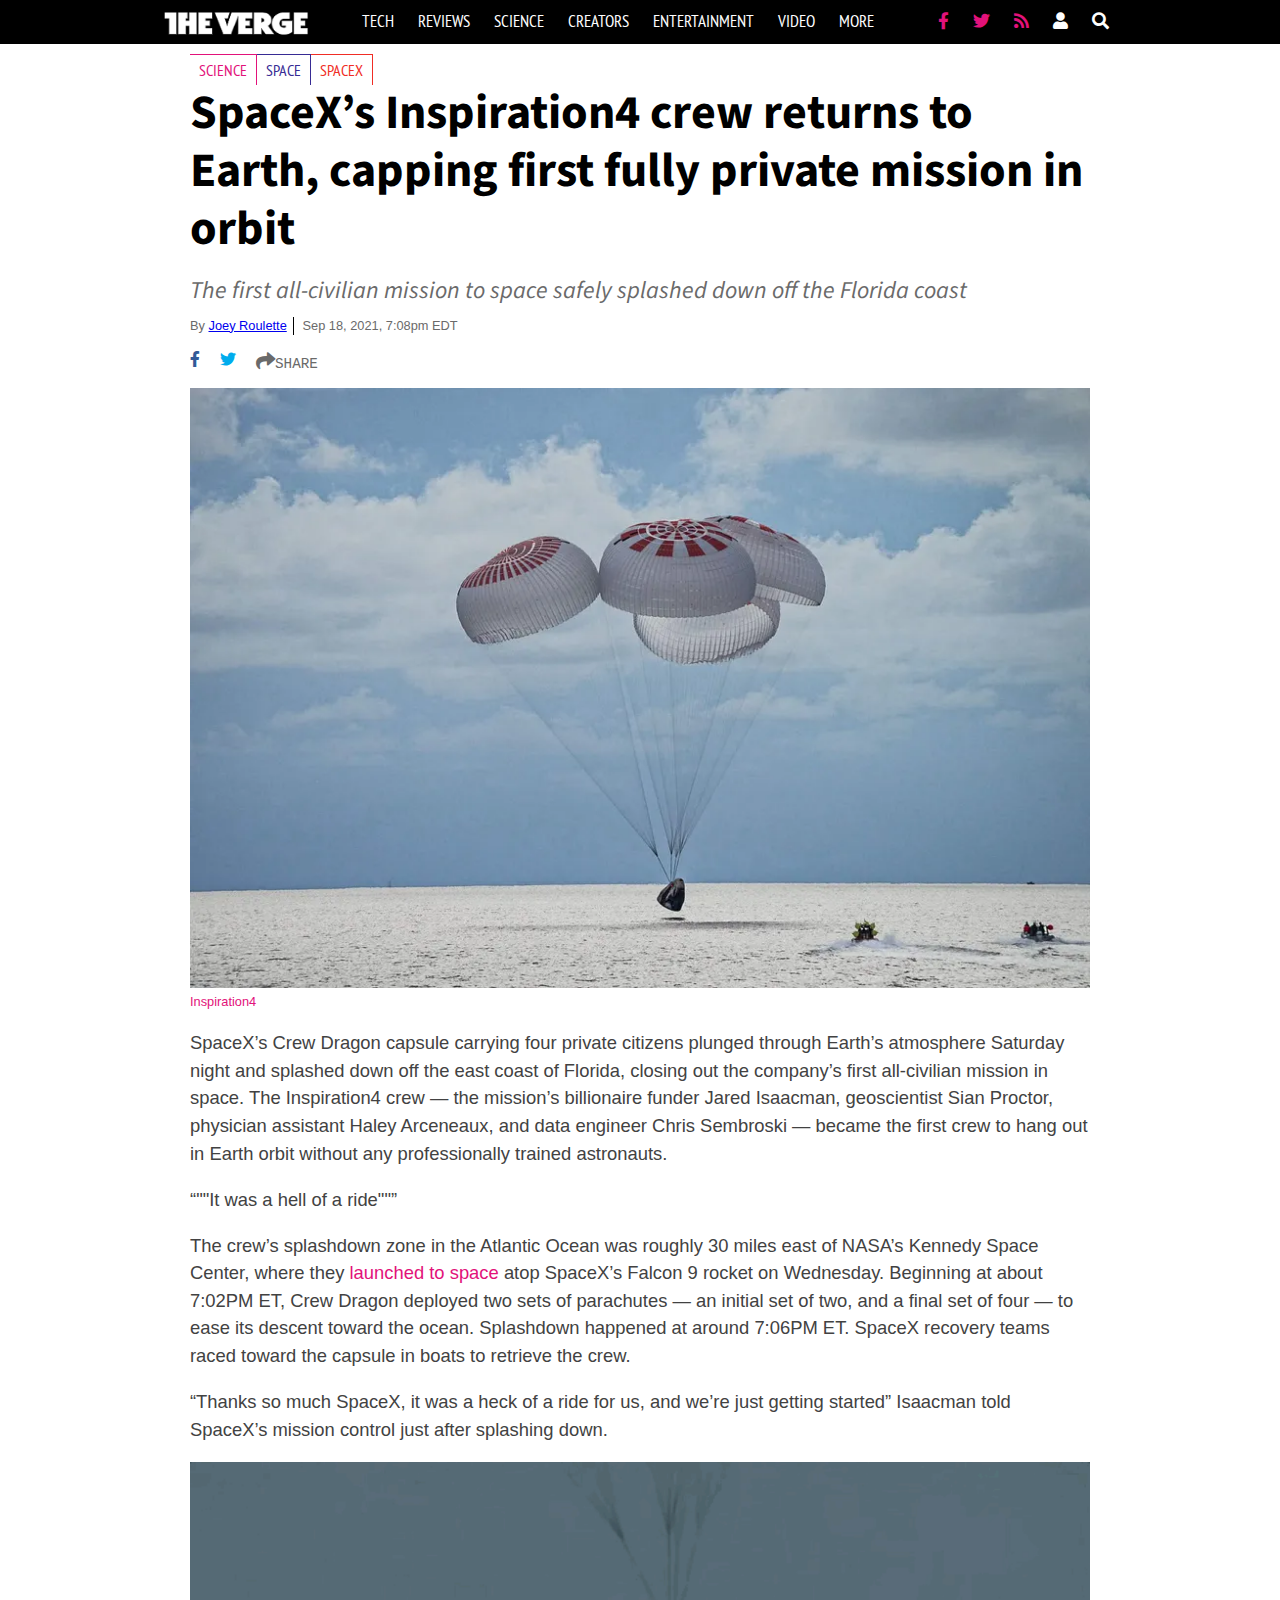
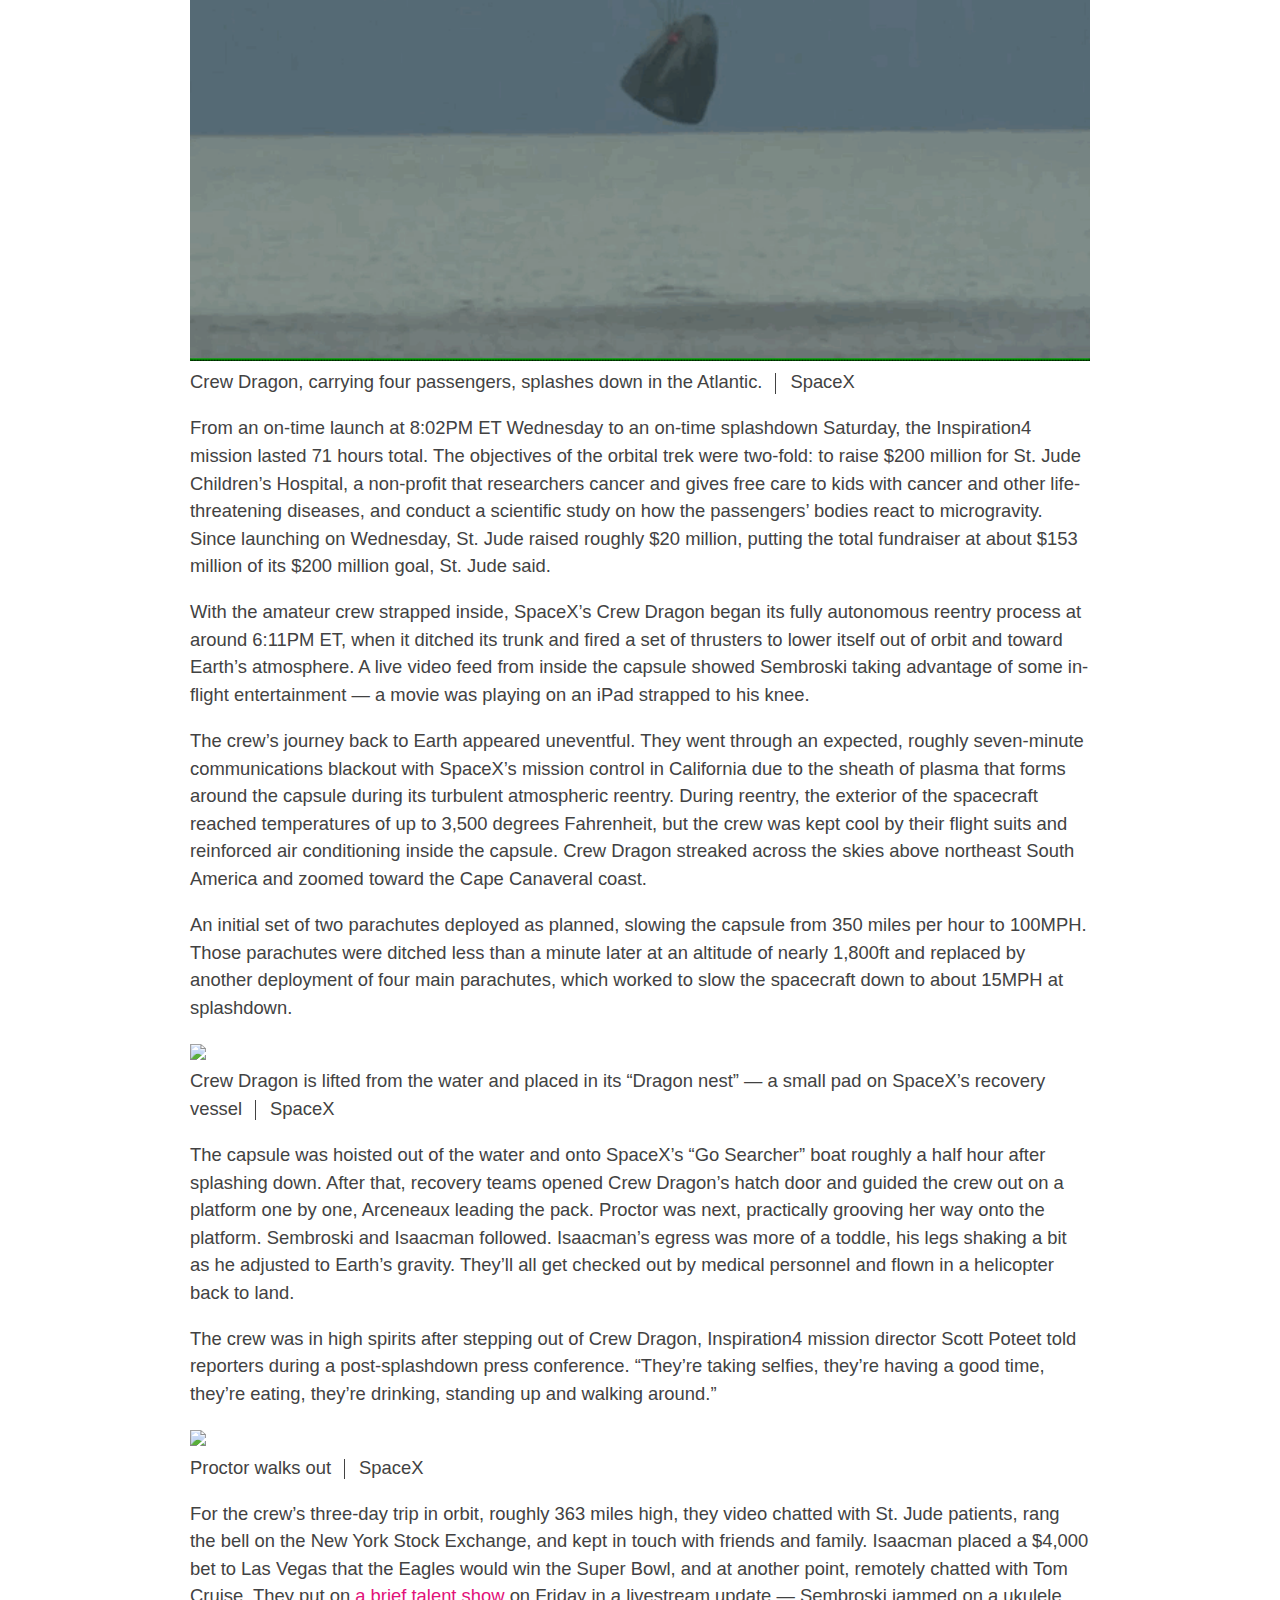
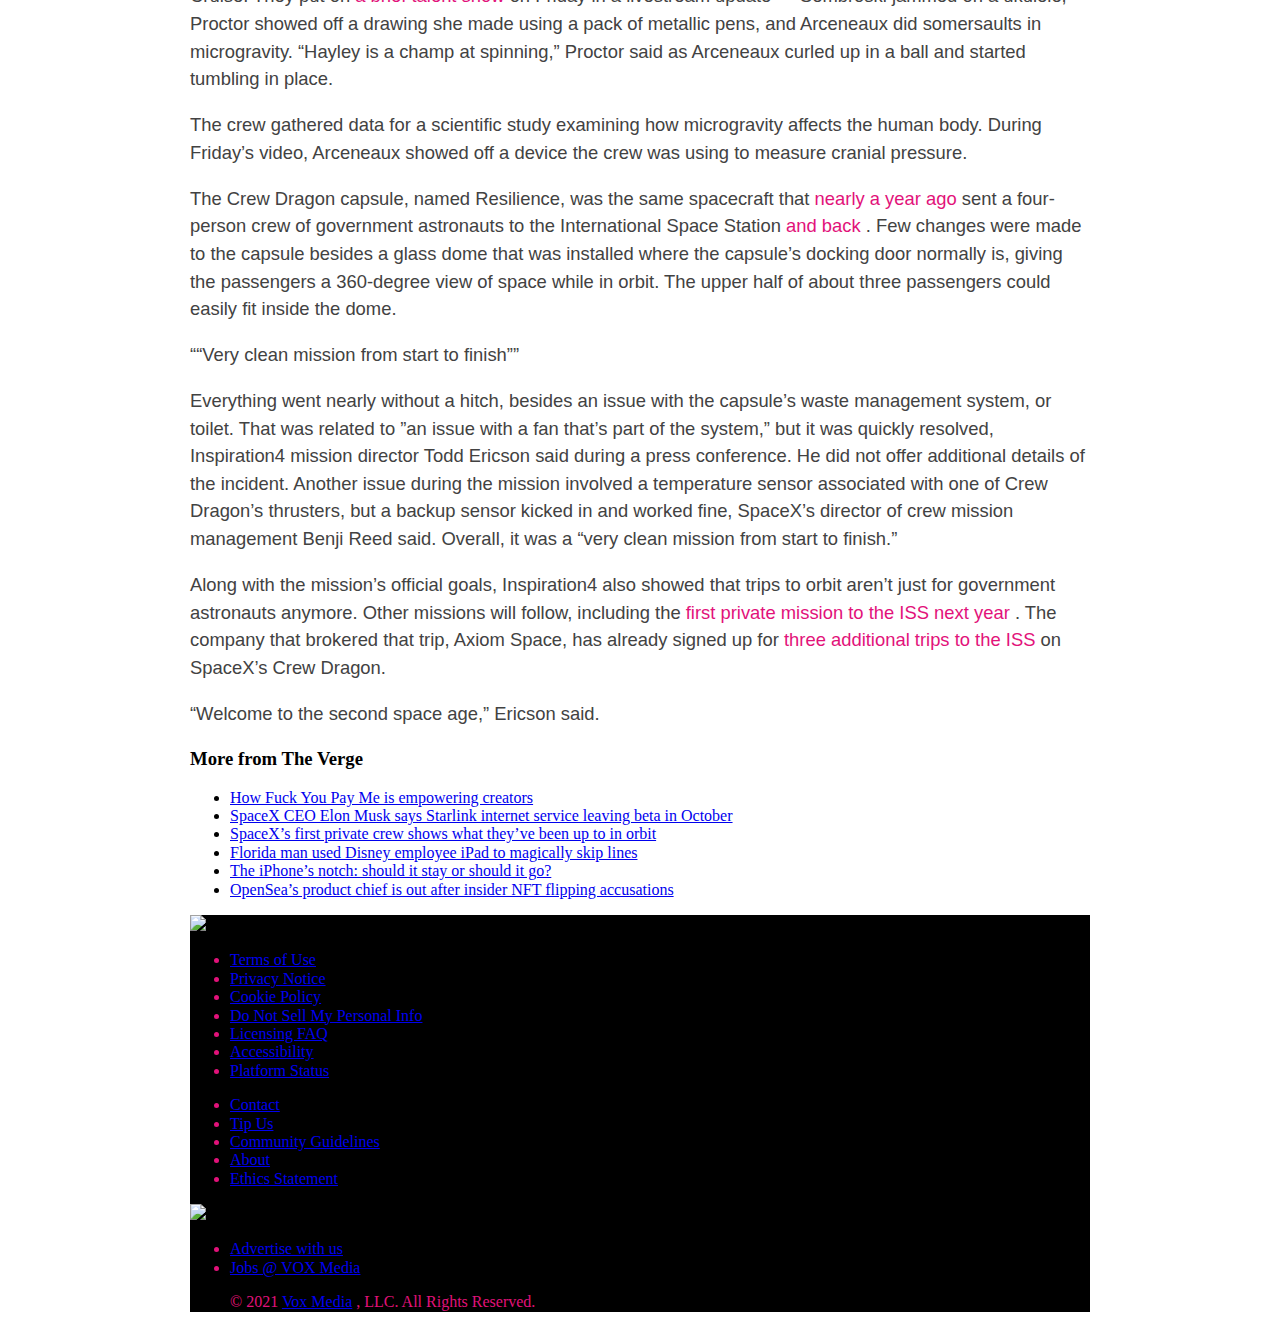
==== spaceX-week-02.html @ 74fdd68b "Week 2 article develop" ====
<!DOCTYPE html>
<html lang="en">
<head>
  <meta charset="UTF-8">
  <meta http-equiv="X-UA-Compatible" content="IE=edge">
  <meta name="viewport" content="width=device-width, initial-scale=1.0">
  <link rel="icon" href="./assets/img/favicon-96x96.0.0.ico" sizes="16x16" type="image/png">
  <title>SpaceX’s Inspiration4 crew returns to Earth - The Verge</title>
  <link rel="stylesheet" href="./normalizer.css">
  <link rel="stylesheet" href="./styles.css">

  <link href="./assets/icons/fontawesome-free-5.15.4-web/css/fontawesome.css" rel="stylesheet">
  <link href="./assets/icons/fontawesome-free-5.15.4-web/css/brands.css" rel="stylesheet">
  <link href="./assets/icons/fontawesome-free-5.15.4-web/css/solid.css" rel="stylesheet">
  <link rel="preconnect" href="https://fonts.googleapis.com">
  <link rel="preconnect" href="https://fonts.gstatic.com" crossorigin>
  <link href="https://fonts.googleapis.com/css2?family=PT+Sans+Narrow&display=swap" rel="stylesheet">
  <link href="https://fonts.googleapis.com/css2?family=Source+Sans+Pro&display=swap" rel="stylesheet">
</head>
<body>
  <header class="header_Main">
    <navbar class="header_Navbar">
      <img class="header_Logo" src="./assets/img/headerTheVerge.png" />
      <ul class="header_Menu">
        <li class="header_Menu-Item">Tech</li>
        <li class="header_Menu-Item">Reviews</li>
        <li class="header_Menu-Item">Science</li>
        <li class="header_Menu-Item">Creators</li>
        <li class="header_Menu-Item">Entertainment</li>
        <li class="header_Menu-Item">Video</li>
        <li class="header_Menu-Item">More</li>
      </ul>
      <ul class="header_Menu">
        <li>
          <span class="header_Menu-Icon">
            <a href="https://www.facebook.com/verge"><i class="fab fa-facebook-f color_Icon"></i></a>
          </span>
      </li>
        <li>
          <span class="header_Menu-Icon">
            <a href="https://twitter.com/verge"><i class="fab fa-twitter color_Icon"></i></a>
          </span>
        </li>
        <li>
          <span class="header_Menu-Icon">
            <a href="https://www.theverge.com/rss/index.xml"><i class="fas fa-rss color_Icon"></i></a>
          </span>
        </li>
      </ul>
      <div class="header_Menu-Item"><i class="fas fa-user"></i></div>
      <div class="header_Menu-Item"><i class="fas fa-search"></i></div>
    </navbar>
  </header>
  <article class="article_Main">
    <ul class="article_Main-List">
      <li class="article_Main-Tab1">
        <span class="article_Main-TabText">Science</span>
      </li>
      <li class="article_Main-Tab2">
        <span class="article_Main-TabText">Space</span>
      </li>
      <li class="article_Main-Tab3">
        <span class="article_Main-TabText">SpaceX</span>
      </li>
    </ul>
    <h1>SpaceX’s Inspiration4 crew returns to Earth, capping first fully private mission in orbit</h1>
    <h2>The first all-civilian mission to space safely splashed down off the Florida coast</h2>
    <div class="credits">
      <span class="credits_Text">By 
        <a href="https://www.theverge.com/users/JoeyRoulette">Joey Roulette</a>
      </span>
      <span class="divider_Vertical"></span>
      <span class="credits_Text">Sep 18, 2021, 7:08pm EDT</span>
    </div>
    <ul class="social_Media">
      <li><a href="https://www.facebook.com/verge"><i class="fab fa-facebook-f social_Media-Facebook"></i></a></li>
      <li><a href="https://twitter.com/verge"><i class="fab fa-twitter social_Media-Twitter"></i></a></li>
      <li><a href="#" class="social_Media-Share"><i class="fas fa-share social_Media-Share"></i>Share </a></li>
    </ul>
    <div class="main">
      <img class="images" src="./assets/img/d68946e2_535a_4075_8e3d_8b5f8c249199_image001.10.png" /> 
      <figcaption>
        <a class="figcaption_Links" href="https://inspiration4.com/press/kennedy-space-center-fl-september-18-2021--after">
          Inspiration4
        </a>
      </figcaption>
      <section class="body_Article-Text">
        <p>
          SpaceX’s Crew Dragon capsule carrying four private citizens plunged through Earth’s atmosphere Saturday
          night and splashed down off the east coast of Florida, closing out the company’s first all-civilian mission
          in space. The Inspiration4 crew — the mission’s billionaire funder Jared Isaacman, geoscientist Sian Proctor,
          physician assistant Haley Arceneaux, and data engineer Chris Sembroski — became the first crew to hang out
          in Earth orbit without any professionally trained astronauts.
        </p>
        <div class="quote_Right">
          <aside>
            <q>""It was a hell of a ride""</q>
          </aside>
        </div>
        <p>
          The crew’s splashdown zone in the Atlantic Ocean was roughly 30 miles east of NASA’s Kennedy Space Center, 
          where they 
          <a class="links_Text" href="https://www.theverge.com/2021/9/15/22675793/spacex-inspiration4-launch-first-all-civilian-private-crew">
            launched to space
          </a> 
          atop SpaceX’s Falcon 9 rocket on Wednesday. Beginning at about 7:02PM ET, Crew 
          Dragon deployed two sets of parachutes — an initial set of two, and a final set of four — to ease its descent 
          toward the ocean. Splashdown happened at around 7:06PM ET. SpaceX recovery teams raced toward the capsule in 
          boats to retrieve the crew.
        </p>
        <p>
          “Thanks so much SpaceX, it was a heck of a ride for us, and we’re just getting started” Isaacman told 
          SpaceX’s mission control just after splashing down.
        </p>
        <img class="images" src="./assets/img/Sep_18_2021_19_12_46.gif"/>
        <figcaption>
          Crew Dragon, carrying four passengers, splashes down in the Atlantic.
          <span class="divider_Vertical"></span>
          SpaceX
        </figcaption>
        <span class="divider_Horizontal"></span>
        <p>
          From an on-time launch at 8:02PM ET Wednesday to an on-time splashdown Saturday, the Inspiration4
          mission lasted 71 hours total. The objectives of the orbital trek were two-fold: to raise $200
          million for St. Jude Children’s Hospital, a non-profit that researchers cancer and gives free
          care to kids with cancer and other life-threatening diseases, and conduct a scientific study
          on how the passengers’ bodies react to microgravity. Since launching on Wednesday, St. Jude
          raised roughly $20 million, putting the total fundraiser at about $153 million of its $200
          million goal, St. Jude said.
        </p>
        <p>
          With the amateur crew strapped inside, SpaceX’s Crew Dragon began its fully autonomous reentry
          process at around 6:11PM ET, when it ditched its trunk and fired a set of thrusters to lower
          itself out of orbit and toward Earth’s atmosphere. A live video feed from inside the capsule
          showed Sembroski taking advantage of some in-flight entertainment — a movie was playing on an
          iPad strapped to his knee.
        </p>
        <p>
          The crew’s journey back to Earth appeared uneventful. They went through an expected, roughly
          seven-minute communications blackout with SpaceX’s mission control in California due to the
          sheath of plasma that forms around the capsule during its turbulent atmospheric reentry.
          During reentry, the exterior of the spacecraft reached temperatures of up to 3,500 degrees
          Fahrenheit, but the crew was kept cool by their flight suits and reinforced air conditioning
          inside the capsule. Crew Dragon streaked across the skies above northeast South America and
          zoomed toward the Cape Canaveral coast.
        </p>
        <p>
          An initial set of two parachutes deployed as planned, slowing the capsule from 350 miles per
          hour to 100MPH. Those parachutes were ditched less than a minute later at an altitude of nearly
          1,800ft and replaced by another deployment of four main parachutes, which worked to slow the
          spacecraft down to about 15MPH at splashdown.
        </p>
        <img class="images" src="./assets/img/Sep_18_2021_19_39_46.gif"/>
        <figcaption>
          Crew Dragon is lifted from the water and placed in its “Dragon nest” — a small pad on SpaceX’s recovery vessel
          <span class="divider_Vertical"></span>
          SpaceX
        </figcaption>
        <span class="divider_Horizontal"></span>
        <p>
          The capsule was hoisted out of the water and onto SpaceX’s “Go Searcher” boat roughly a half hour after
          splashing down. After that, recovery teams opened Crew Dragon’s hatch door and guided the crew out on a
          platform one by one, Arceneaux leading the pack. Proctor was next, practically grooving her way onto the
          platform. Sembroski and Isaacman followed. Isaacman’s egress was more of a toddle, his legs shaking a bit
          as he adjusted to Earth’s gravity. They’ll all get checked out by medical personnel and flown in a helicopter
          back to land.
        </p>
        <p>
          The crew was in high spirits after stepping out of Crew Dragon, Inspiration4 mission director Scott Poteet told
          reporters during a post-splashdown press conference. “They’re taking selfies, they’re having a good time,
          they’re eating, they’re drinking, standing up and walking around.”
        </p>
        <img class="images" src="./assets/img/Sep_18_2021_20_05_50.gif"/>
        <figcaption>
          Proctor walks out 
          <span class="divider_Vertical"></span>
          SpaceX
        </figcaption>
        <span class="divider_Horizontal"></span>
        <p>
          For the crew’s three-day trip in orbit, roughly 363 miles high, they video chatted with St. Jude
          patients, rang the bell on the New York Stock Exchange, and kept in touch with friends and family.
          Isaacman placed a $4,000 bet to Las Vegas that the Eagles would win the Super Bowl, and at another
          point, remotely chatted with Tom Cruise. They put on
          <a class="links_Text" href="https://www.theverge.com/2021/9/17/22680152/spacex-inspiration4-first-private-crew-update-in-orbit">
            a brief talent show
          </a>
          on Friday in a livestream update — Sembroski jammed on a ukulele, Proctor showed off a drawing she made
          using a pack of metallic pens, and Arceneaux did somersaults in microgravity. “Hayley is a champ at
          spinning,” Proctor said as Arceneaux curled up in a ball and started tumbling in place.
        </p>
        <p>
          The crew gathered data for a scientific study examining how microgravity affects the human body.
          During Friday’s video, Arceneaux showed off a device the crew was using to measure cranial pressure.
        </p>
        <p>
          The Crew Dragon capsule, named Resilience, was the same spacecraft that 
          <a class="links_Text" href="https://www.theverge.com/2020/11/15/21565237/spacex-crew-1-dragon-launch-success-falcon-9-nasa">
            nearly a year ago
          </a>
          sent a four-person crew of government astronauts to the International Space Station 
          <a class="links_Text" href="https://www.theverge.com/2021/5/2/22413121/spacex-crew-dragon-resilience-splashdown-nasa-record-iss">
            and back
          </a>
          . Few changes were made to the capsule besides a glass dome that was installed where the capsule’s docking 
          door normally is, giving the passengers a 360-degree view of space while in orbit. The upper half of about 
          three passengers could easily fit inside the dome.
        </p>
        <div class="quote_Left">
          <aside>
            <q>“Very clean mission from start to finish”</q>
          </aside>
        </div>
        <p>
          Everything went nearly without a hitch, besides an issue with the capsule’s waste management system, or toilet.
          That was related to ”an issue with a fan that’s part of the system,” but it was quickly resolved, Inspiration4
          mission director Todd Ericson said during a press conference. He did not offer additional details of the incident.
          Another issue during the mission involved a temperature sensor associated with one of Crew Dragon’s thrusters,
          but a backup sensor kicked in and worked fine, SpaceX’s director of crew mission management Benji Reed said.
          Overall, it was a “very clean mission from start to finish.”
        </p>
        <p>
          Along with the mission’s official goals, Inspiration4 also showed that trips to orbit aren’t just for government
          astronauts anymore. Other missions will follow, including the
          <a class="links_Text" href="https://www.theverge.com/2021/1/26/22250327/space-tourists-axiom-private-crew-iss-price">
            first private mission to the ISS next year
          </a>
          . The company that brokered that trip, Axiom Space, has already signed up for
          <a class="links_Text" href="https://www.theverge.com/2021/6/2/22465134/spacex-axiom-space-sign-bulk-deal-private-crew-dragon-missions">
            three additional trips to the ISS
          </a>
           on SpaceX’s Crew Dragon.
        </p>
        <p>“Welcome to the second space age,” Ericson said.</p>
      </section>
      <div class="releted_List">
        <h3>More from The Verge</h3>
        <ul>
          <li>
            <a href="https://www.theverge.com/22684237/fuck-you-pay-me-lindsey-lee-lugrin-decoder-interview">
              How Fuck You Pay Me is empowering creators
            </a>
          </li>
          <li>
            <a href="https://www.theverge.com/2021/9/18/22681185/spacex-ceo-elon-musk-starlink-internet-service-leaving-beta-october">
              SpaceX CEO Elon Musk says Starlink internet service leaving beta in October
            </a>
          </li>
          <li>
            <a href="https://www.theverge.com/2021/9/17/22680152/spacex-inspiration4-first-private-crew-update-in-orbit">
              SpaceX’s first private crew shows what they’ve been up to in orbit
            </a>
          </li>
          <li>
            <a href="https://www.theverge.com/2021/9/17/22679895/florida-man-hollywood-studios-skips-lines-disney-employee-ipad-app">
              Florida man used Disney employee iPad to magically skip lines
            </a>
          </li>
          <li>
            <a href="https://www.theverge.com/2021/9/17/22678603/iphone-13-notch-2021-face-id-touch-id">
              The iPhone’s notch: should it stay or should it go?
            </a>
          </li>
          <li>
            <a href="https://www.theverge.com/2021/9/16/22677793/opensea-product-chief-resign-nft-insider-trading-accusations">
              OpenSea’s product chief is out after insider NFT flipping accusations
            </a>
          </li>
      </ul>
      <footer>
        <a class="TODO logoFooter">
          <img src="LOGOVERGE.JPG" />
        </a>
        <navbar>
          <ul>
            <li><a href="https://www.voxmedia.com/legal/terms-of-use">Terms of Use</a></li>
            <li><a href="https://www.voxmedia.com/legal/privacy-notice">Privacy Notice</a></li>
            <li><a href="https://www.voxmedia.com/legal/cookie-policy">Cookie Policy</a></li>
            <li><a href="https://www.theverge.com/contact#donotsell">Do Not Sell My Personal Info</a></li>
            <li><a href="https://www.voxmedia.com/pages/licensing">Licensing FAQ</a></li>
            <li><a href="https://www.voxmedia.com/legal/accessibility">Accessibility</a></li>
            <li><a href="https://status.voxmedia.com/">Platform Status</a></li>
          </ul>
          <ul>
            <li><a href="https://www.theverge.com/contact-the-verge">Contact</a></li>
            <li><a href="https://www.theverge.com/a/tip-us-secure-contact-email">Tip Us</a></li>
            <li><a href="https://www.theverge.com/community-guidelines">Community Guidelines</a></li>
            <li><a href="https://www.theverge.com/about-the-verge">About</a></li>
            <li><a href="https://www.theverge.com/ethics-statement">Ethics Statement</a></li>
          </ul>
          <div class="footer_Right">
            <img src="LOGOVOXMEDIA.JPG" />
            <ul>
              <li><a href="https://corp.voxmedia.com/vox-creative/">Advertise with us</a></li>
              <li><a href="https://www.voxmedia.com/pages/careers-jobs">Jobs @ VOX Media</a></li>
              <p>
                © 2021
                <a href="https://corp.voxmedia.com/">Vox Media</a>
                , LLC. All Rights Reserved.
              </p>
            </ul>
          </div>
          
        </navbar>
      </footer>
      </div>
    </div>
  </article>
</body>
</html>
---- normalizer.css ----
/*! normalize.css v8.0.1 | MIT License | github.com/necolas/normalize.css */

/* Document
   ========================================================================== */

/**
 * 1. Correct the line height in all browsers.
 * 2. Prevent adjustments of font size after orientation changes in iOS.
 */

 html {
    line-height: 1.15; /* 1 */
    -webkit-text-size-adjust: 100%; /* 2 */
  }
  
  /* Sections
     ========================================================================== */
  
  /**
   * Remove the margin in all browsers.
   */
  
  body {
    margin: 0;
  }
  
  /**
   * Render the `main` element consistently in IE.
   */
  
  main {
    display: block;
  }
  
  /**
   * Correct the font size and margin on `h1` elements within `section` and
   * `article` contexts in Chrome, Firefox, and Safari.
   */
  
  h1 {
    font-size: 2em;
    margin: 0.67em 0;
  }
  
  /* Grouping content
     ========================================================================== */
  
  /**
   * 1. Add the correct box sizing in Firefox.
   * 2. Show the overflow in Edge and IE.
   */
  
  hr {
    box-sizing: content-box; /* 1 */
    height: 0; /* 1 */
    overflow: visible; /* 2 */
  }
  
  /**
   * 1. Correct the inheritance and scaling of font size in all browsers.
   * 2. Correct the odd `em` font sizing in all browsers.
   */
  
  pre {
    font-family: monospace, monospace; /* 1 */
    font-size: 1em; /* 2 */
  }
  
  /* Text-level semantics
     ========================================================================== */
  
  /**
   * Remove the gray background on active links in IE 10.
   */
  
  a {
    background-color: transparent;
  }
  
  /**
   * 1. Remove the bottom border in Chrome 57-
   * 2. Add the correct text decoration in Chrome, Edge, IE, Opera, and Safari.
   */
  
  abbr[title] {
    border-bottom: none; /* 1 */
    text-decoration: underline; /* 2 */
    text-decoration: underline dotted; /* 2 */
  }
  
  /**
   * Add the correct font weight in Chrome, Edge, and Safari.
   */
  
  b,
  strong {
    font-weight: bolder;
  }
  
  /**
   * 1. Correct the inheritance and scaling of font size in all browsers.
   * 2. Correct the odd `em` font sizing in all browsers.
   */
  
  code,
  kbd,
  samp {
    font-family: monospace, monospace; /* 1 */
    font-size: 1em; /* 2 */
  }
  
  /**
   * Add the correct font size in all browsers.
   */
  
  small {
    font-size: 80%;
  }
  
  /**
   * Prevent `sub` and `sup` elements from affecting the line height in
   * all browsers.
   */
  
  sub,
  sup {
    font-size: 75%;
    line-height: 0;
    position: relative;
    vertical-align: baseline;
  }
  
  sub {
    bottom: -0.25em;
  }
  
  sup {
    top: -0.5em;
  }
  
  /* Embedded content
     ========================================================================== */
  
  /**
   * Remove the border on images inside links in IE 10.
   */
  
  img {
    border-style: none;
  }
  
  /* Forms
     ========================================================================== */
  
  /**
   * 1. Change the font styles in all browsers.
   * 2. Remove the margin in Firefox and Safari.
   */
  
  button,
  input,
  optgroup,
  select,
  textarea {
    font-family: inherit; /* 1 */
    font-size: 100%; /* 1 */
    line-height: 1.15; /* 1 */
    margin: 0; /* 2 */
  }
  
  /**
   * Show the overflow in IE.
   * 1. Show the overflow in Edge.
   */
  
  button,
  input { /* 1 */
    overflow: visible;
  }
  
  /**
   * Remove the inheritance of text transform in Edge, Firefox, and IE.
   * 1. Remove the inheritance of text transform in Firefox.
   */
  
  button,
  select { /* 1 */
    text-transform: none;
  }
  
  /**
   * Correct the inability to style clickable types in iOS and Safari.
   */
  
  button,
  [type="button"],
  [type="reset"],
  [type="submit"] {
    -webkit-appearance: button;
  }
  
  /**
   * Remove the inner border and padding in Firefox.
   */
  
  button::-moz-focus-inner,
  [type="button"]::-moz-focus-inner,
  [type="reset"]::-moz-focus-inner,
  [type="submit"]::-moz-focus-inner {
    border-style: none;
    padding: 0;
  }
  
  /**
   * Restore the focus styles unset by the previous rule.
   */
  
  button:-moz-focusring,
  [type="button"]:-moz-focusring,
  [type="reset"]:-moz-focusring,
  [type="submit"]:-moz-focusring {
    outline: 1px dotted ButtonText;
  }
  
  /**
   * Correct the padding in Firefox.
   */
  
  fieldset {
    padding: 0.35em 0.75em 0.625em;
  }
  
  /**
   * 1. Correct the text wrapping in Edge and IE.
   * 2. Correct the color inheritance from `fieldset` elements in IE.
   * 3. Remove the padding so developers are not caught out when they zero out
   *    `fieldset` elements in all browsers.
   */
  
  legend {
    box-sizing: border-box; /* 1 */
    color: inherit; /* 2 */
    display: table; /* 1 */
    max-width: 100%; /* 1 */
    padding: 0; /* 3 */
    white-space: normal; /* 1 */
  }
  
  /**
   * Add the correct vertical alignment in Chrome, Firefox, and Opera.
   */
  
  progress {
    vertical-align: baseline;
  }
  
  /**
   * Remove the default vertical scrollbar in IE 10+.
   */
  
  textarea {
    overflow: auto;
  }
  
  /**
   * 1. Add the correct box sizing in IE 10.
   * 2. Remove the padding in IE 10.
   */
  
  [type="checkbox"],
  [type="radio"] {
    box-sizing: border-box; /* 1 */
    padding: 0; /* 2 */
  }
  
  /**
   * Correct the cursor style of increment and decrement buttons in Chrome.
   */
  
  [type="number"]::-webkit-inner-spin-button,
  [type="number"]::-webkit-outer-spin-button {
    height: auto;
  }
  
  /**
   * 1. Correct the odd appearance in Chrome and Safari.
   * 2. Correct the outline style in Safari.
   */
  
  [type="search"] {
    -webkit-appearance: textfield; /* 1 */
    outline-offset: -2px; /* 2 */
  }
  
  /**
   * Remove the inner padding in Chrome and Safari on macOS.
   */
  
  [type="search"]::-webkit-search-decoration {
    -webkit-appearance: none;
  }
  
  /**
   * 1. Correct the inability to style clickable types in iOS and Safari.
   * 2. Change font properties to `inherit` in Safari.
   */
  
  ::-webkit-file-upload-button {
    -webkit-appearance: button; /* 1 */
    font: inherit; /* 2 */
  }
  
  /* Interactive
     ========================================================================== */
  
  /*
   * Add the correct display in Edge, IE 10+, and Firefox.
   */
  
  details {
    display: block;
  }
  
  /*
   * Add the correct display in all browsers.
   */
  
  summary {
    display: list-item;
  }
  
  /* Misc
     ========================================================================== */
  
  /**
   * Add the correct display in IE 10+.
   */
  
  template {
    display: none;
  }
  
  /**
   * Add the correct display in IE 10.
   */
  
  [hidden] {
    display: none;
  }
---- styles.css ----
header {
  background-color: black;
}

.header_Main {
  width: 100%;
  height: 44px;
}

.header_Navbar{
  height: 43px;
  display: flex;
  flex-direction: row;
  justify-content: center;
  align-items: center;
}

.header_Logo {
  height: 25px;
  width: 147px;
  padding-top: 3px;
  padding-left: 4px;
}

.header_Menu {
  display: flex;
  flex-direction: row;
  list-style-type: none;
  margin: 0;
  padding: 0;
  margin-block-start: 1em;
  margin-block-end: 1em;
  margin-inline-start: 0px;
  margin-inline-end: 0px;
  padding-inline-start: 40px;
}

.header_Menu-Item {
  padding: 0px 12px;
  color: white;
  text-transform: uppercase;
  font-family: 'PT Sans Narrow', sans-serif;
  font-size: 17px;
}

.header_Menu-Icon {
  padding: 0px 12px;
  color: #e2127A;
  text-decoration: none;
  font-size: 17px;
}

.color_Icon {
  color: #e2127A;
}

.article_Main-List {
  display: flex;
  flex-direction: row;
  list-style-type: none;
  margin-top: 10px;
  margin-bottom: 0px;
  padding: 0;
  font-family: 'PT Sans Narrow', sans-serif;
  text-transform: uppercase;
}

.article_Main-Tab1 {
  padding: 6px 3px;
  color: #e2127A;
  border-top: 1px solid #e2127A;
  border-right: 1px solid #e2127A;
}

.article_Main-Tab2 {
  padding: 6px 3px;
  color: #372b94;
  border-top: 1px solid #372b94;
  border-right: 1px solid #372b94;
}

.article_Main-Tab3{
  padding: 6px 3px;
  color: #f02d25;
  border-top: 1px solid #f02d25;
  border-right: 1px solid #f02d25;
}

.article_Main-TabText{
  padding: 6px;
}

.article_Main {
  margin: 0 auto;
  max-width: 900px;
  background-color: #FFF;
  display: flex;
  flex-direction: column;
}

h1 {
  font-family: 'Source Sans Pro', sans-serif;  letter-spacing: normal;
  line-height: 1.2;
  text-transform: none;
  margin-bottom: .6rem;
  /*font-size: calc(1em * 1.250 * 1.250 * 1.250 * 1.250);*/
  font-size: 3em;
  margin-top: 0px;
}

h2 {
  font-family: 'Source Sans Pro', sans-serif;  letter-spacing: normal;
  font-style: italic;
  font-weight: 400;
  letter-spacing: normal;
  line-height: normal;
  text-transform: none;
  font-size: 1.5em;
  color: #6A6A6A;
  margin-top: 5px;
  margin-bottom: .6rem;
}

.credits{
  display: flex;
  flex-direction: row;
  align-items: center;
}

.credits_Text {
  font-family: Arial, Helvetica, sans-serif;
  color: #6A6A6A;
  font-weight: 300;
  letter-spacing: normal;
  font-size: 0.8em;
}

.images {
  width: 100%;
  height: auto;
}

.divider_Vertical{
  border-left: 1px solid;
  content: "";
  display: inline-block;
  height: 1.1em;
  margin: 0 .4em;
  vertical-align: middle;
  width: 2px;
}

.social_Media{
  display: flex;
  flex-direction: row;
  list-style-type: none;
  margin: 0;
  padding: 0;
  margin-block-start: 1em;
  margin-block-end: 1em;
  margin-inline-start: 0px;
  margin-inline-end: 0px;
}

.social_Media-Facebook{
  color:#325a97;
  padding-right: 20px;
}

.social_Media-Twitter{
  color:#00aced;
  padding-right: 20px;
}

.social_Media-Share{
  color:#6A6A6A;
  text-decoration: none;
  text-transform: uppercase;
  font-family: monospace;
  font-size: 1.1em;
}


.figcaption_Links {
  font-family: Helvetica, sans-serif;
  font-size: 0.8em;
  color: #e2127A;
  text-decoration: none;
}

.body_Article-Text{
  font-family: Helvetica, sans-serif;
  font-size: 1.15em;
  color: #424242;
  margin-bottom: 21px;
  line-height: 1.5em;
}





.links_Text{
  text-decoration: none;
  color: #e2127A;
}

.links_Text:visited {
  text-decoration: none;
  color: #e2127A;
}

footer {
  background-color: black;
  color: #e2127A;
  text-decoration: none;
}
---- assets/icons/fontawesome-free-5.15.4-web/css/brands.css ----
/*!
 * Font Awesome Free 5.15.4 by @fontawesome - https://fontawesome.com
 * License - https://fontawesome.com/license/free (Icons: CC BY 4.0, Fonts: SIL OFL 1.1, Code: MIT License)
 */
@font-face {
  font-family: 'Font Awesome 5 Brands';
  font-style: normal;
  font-weight: 400;
  font-display: block;
  src: url("../webfonts/fa-brands-400.eot");
  src: url("../webfonts/fa-brands-400.eot?#iefix") format("embedded-opentype"), url("../webfonts/fa-brands-400.woff2") format("woff2"), url("../webfonts/fa-brands-400.woff") format("woff"), url("../webfonts/fa-brands-400.ttf") format("truetype"), url("../webfonts/fa-brands-400.svg#fontawesome") format("svg"); }

.fab {
  font-family: 'Font Awesome 5 Brands';
  font-weight: 400; }
---- assets/icons/fontawesome-free-5.15.4-web/css/solid.css ----
/*!
 * Font Awesome Free 5.15.4 by @fontawesome - https://fontawesome.com
 * License - https://fontawesome.com/license/free (Icons: CC BY 4.0, Fonts: SIL OFL 1.1, Code: MIT License)
 */
@font-face {
  font-family: 'Font Awesome 5 Free';
  font-style: normal;
  font-weight: 900;
  font-display: block;
  src: url("../webfonts/fa-solid-900.eot");
  src: url("../webfonts/fa-solid-900.eot?#iefix") format("embedded-opentype"), url("../webfonts/fa-solid-900.woff2") format("woff2"), url("../webfonts/fa-solid-900.woff") format("woff"), url("../webfonts/fa-solid-900.ttf") format("truetype"), url("../webfonts/fa-solid-900.svg#fontawesome") format("svg"); }

.fa,
.fas {
  font-family: 'Font Awesome 5 Free';
  font-weight: 900; }
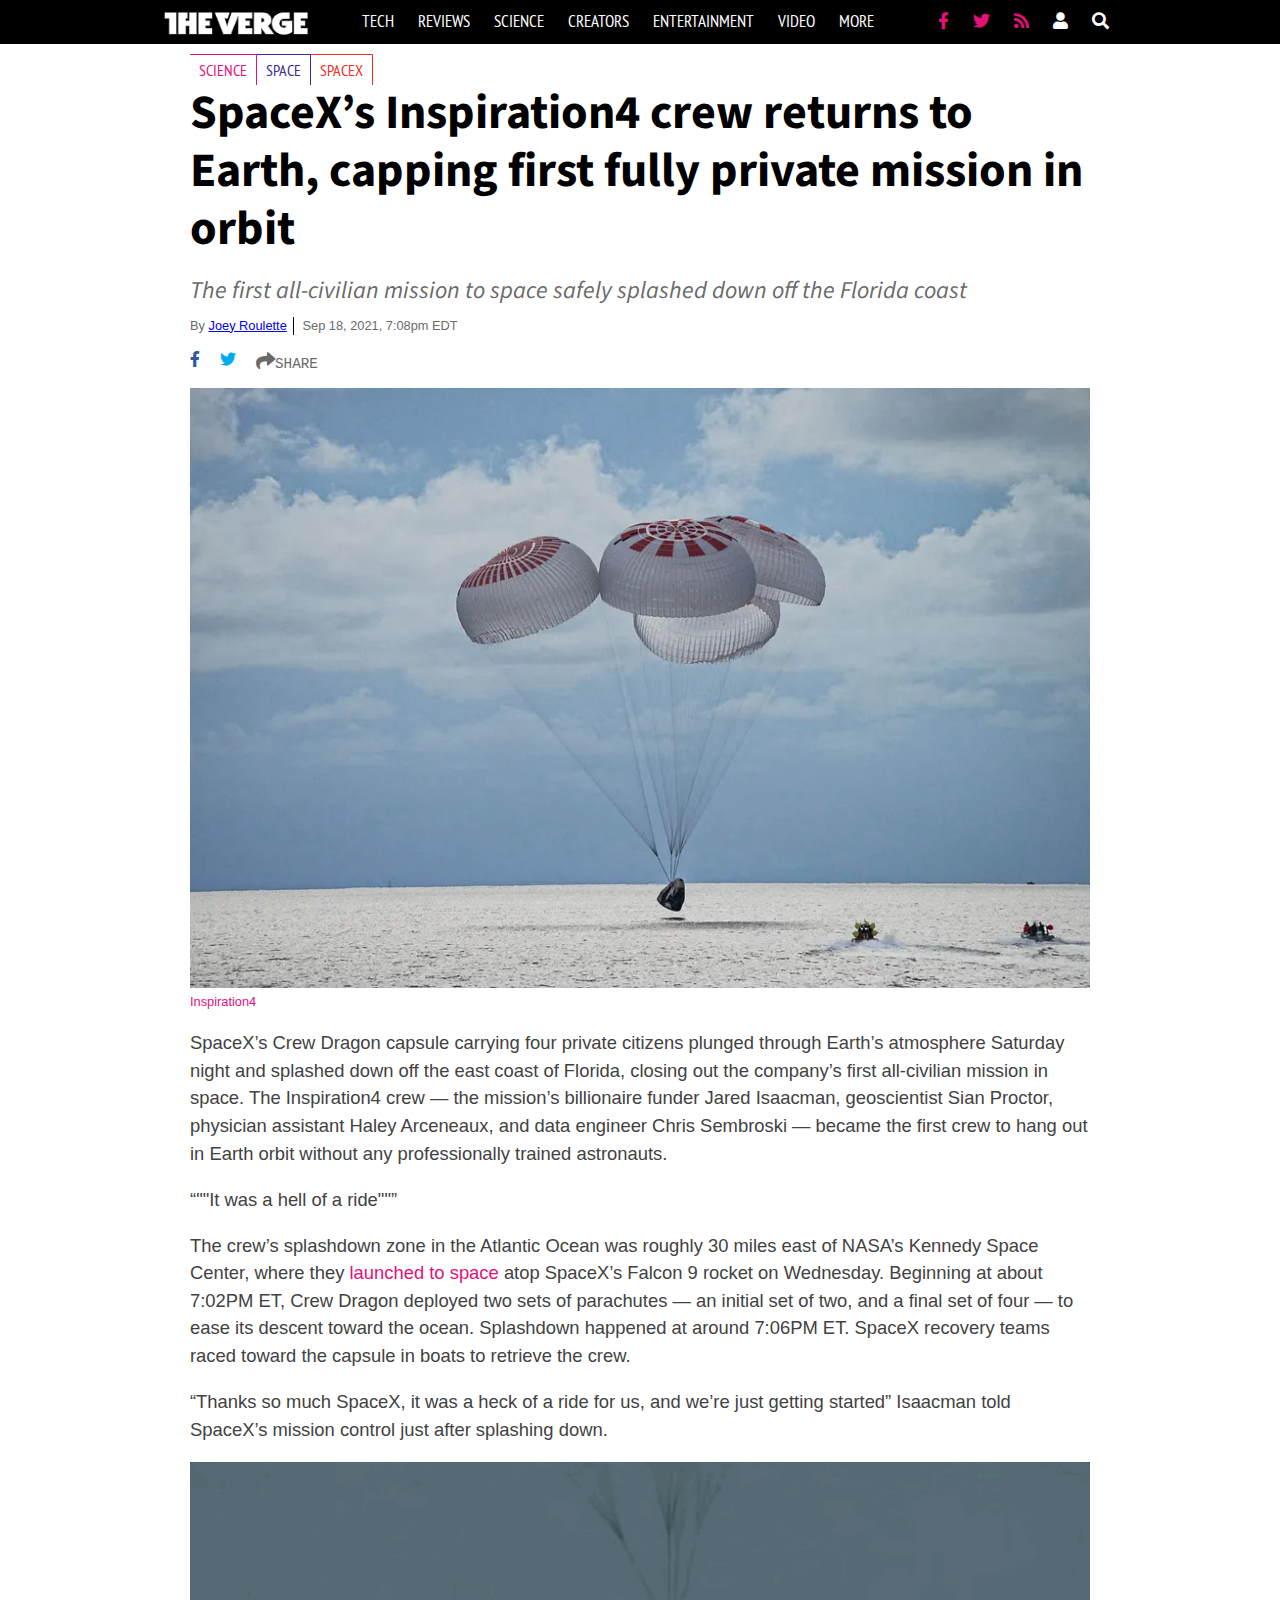
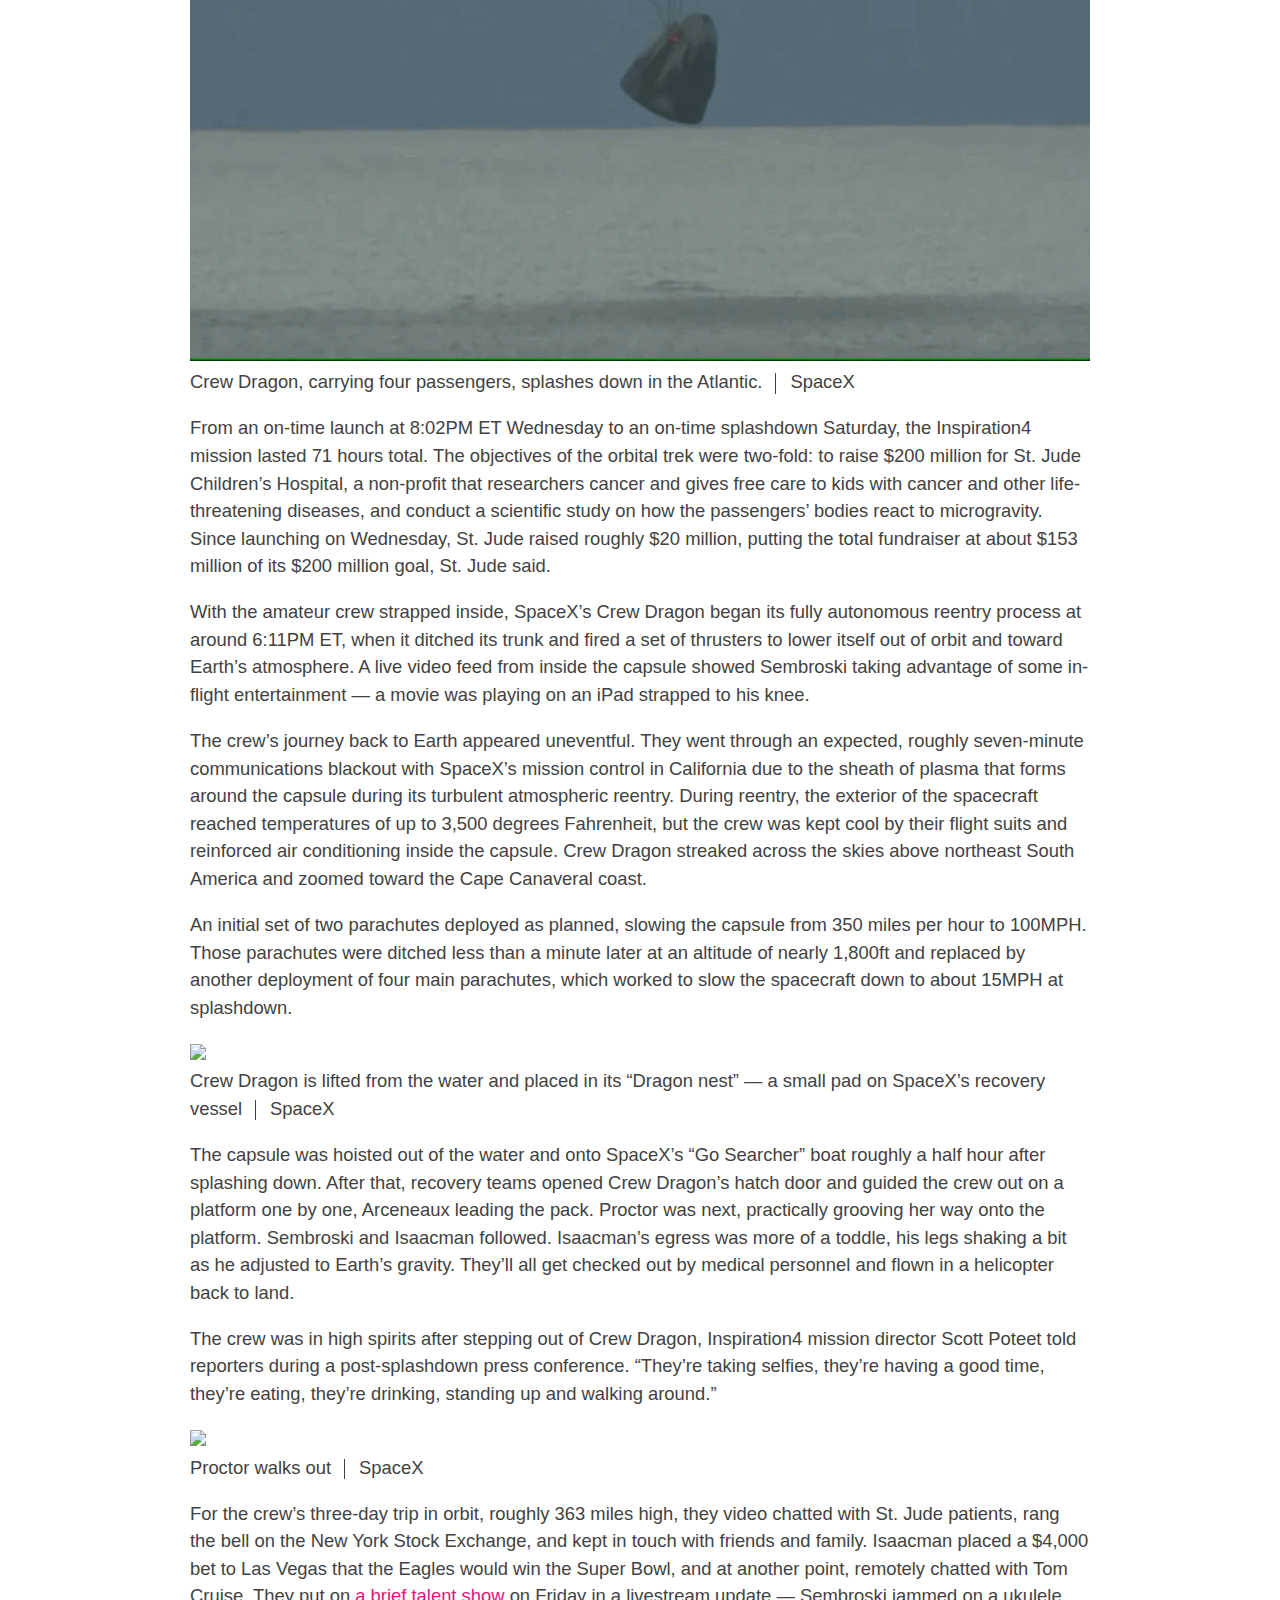
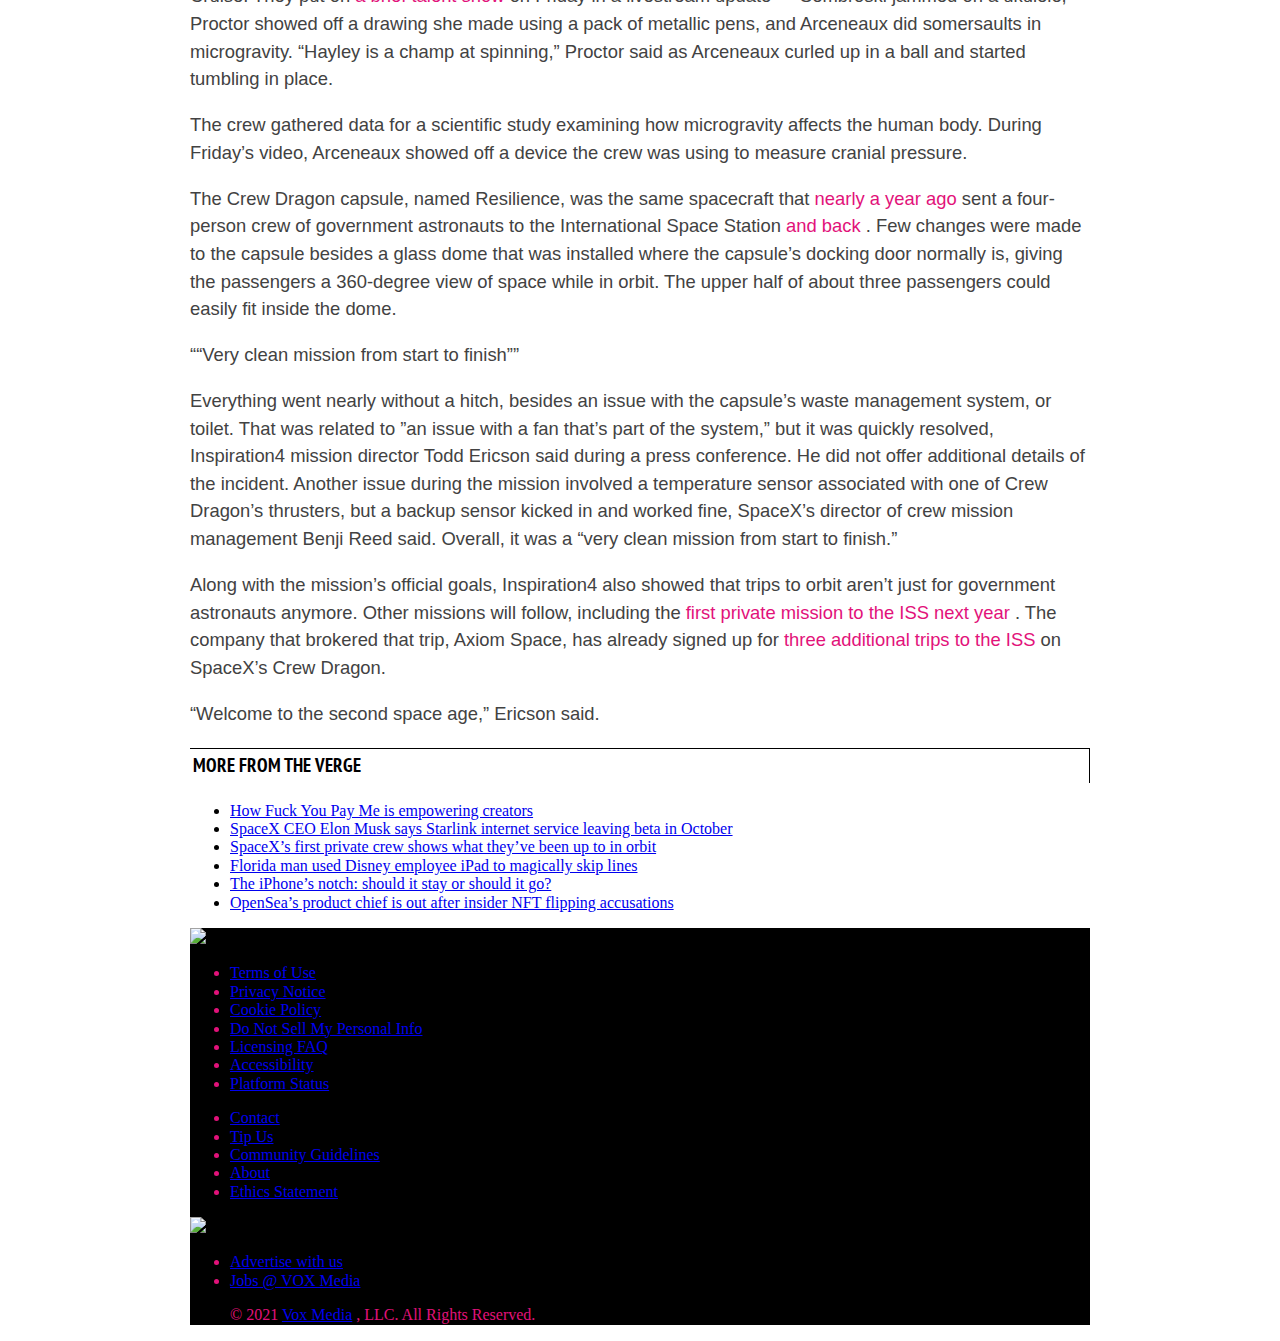
==== commit 3d863877: "Added changes on article 02" ====
--- a/spaceX-week-02.html
+++ b/spaceX-week-02.html
@@ -234,7 +234,7 @@
         <p>“Welcome to the second space age,” Ericson said.</p>
       </section>
       <div class="releted_List">
-        <h3>More from The Verge</h3>
+        <h3 class="releted_Heading">More from The Verge</h3>
         <ul>
           <li>
             <a href="https://www.theverge.com/22684237/fuck-you-pay-me-lindsey-lee-lugrin-decoder-interview">
--- a/styles.css
+++ b/styles.css
@@ -196,7 +196,14 @@
   line-height: 1.5em;
 }
 
-
+.releted_Heading {
+  padding: 6px 3px;
+  color: #000;
+  border-top: 1px solid #000;
+  border-right: 1px solid #000;
+  font-family: 'PT Sans Narrow', sans-serif;
+  text-transform: uppercase;
+}
 
 
 
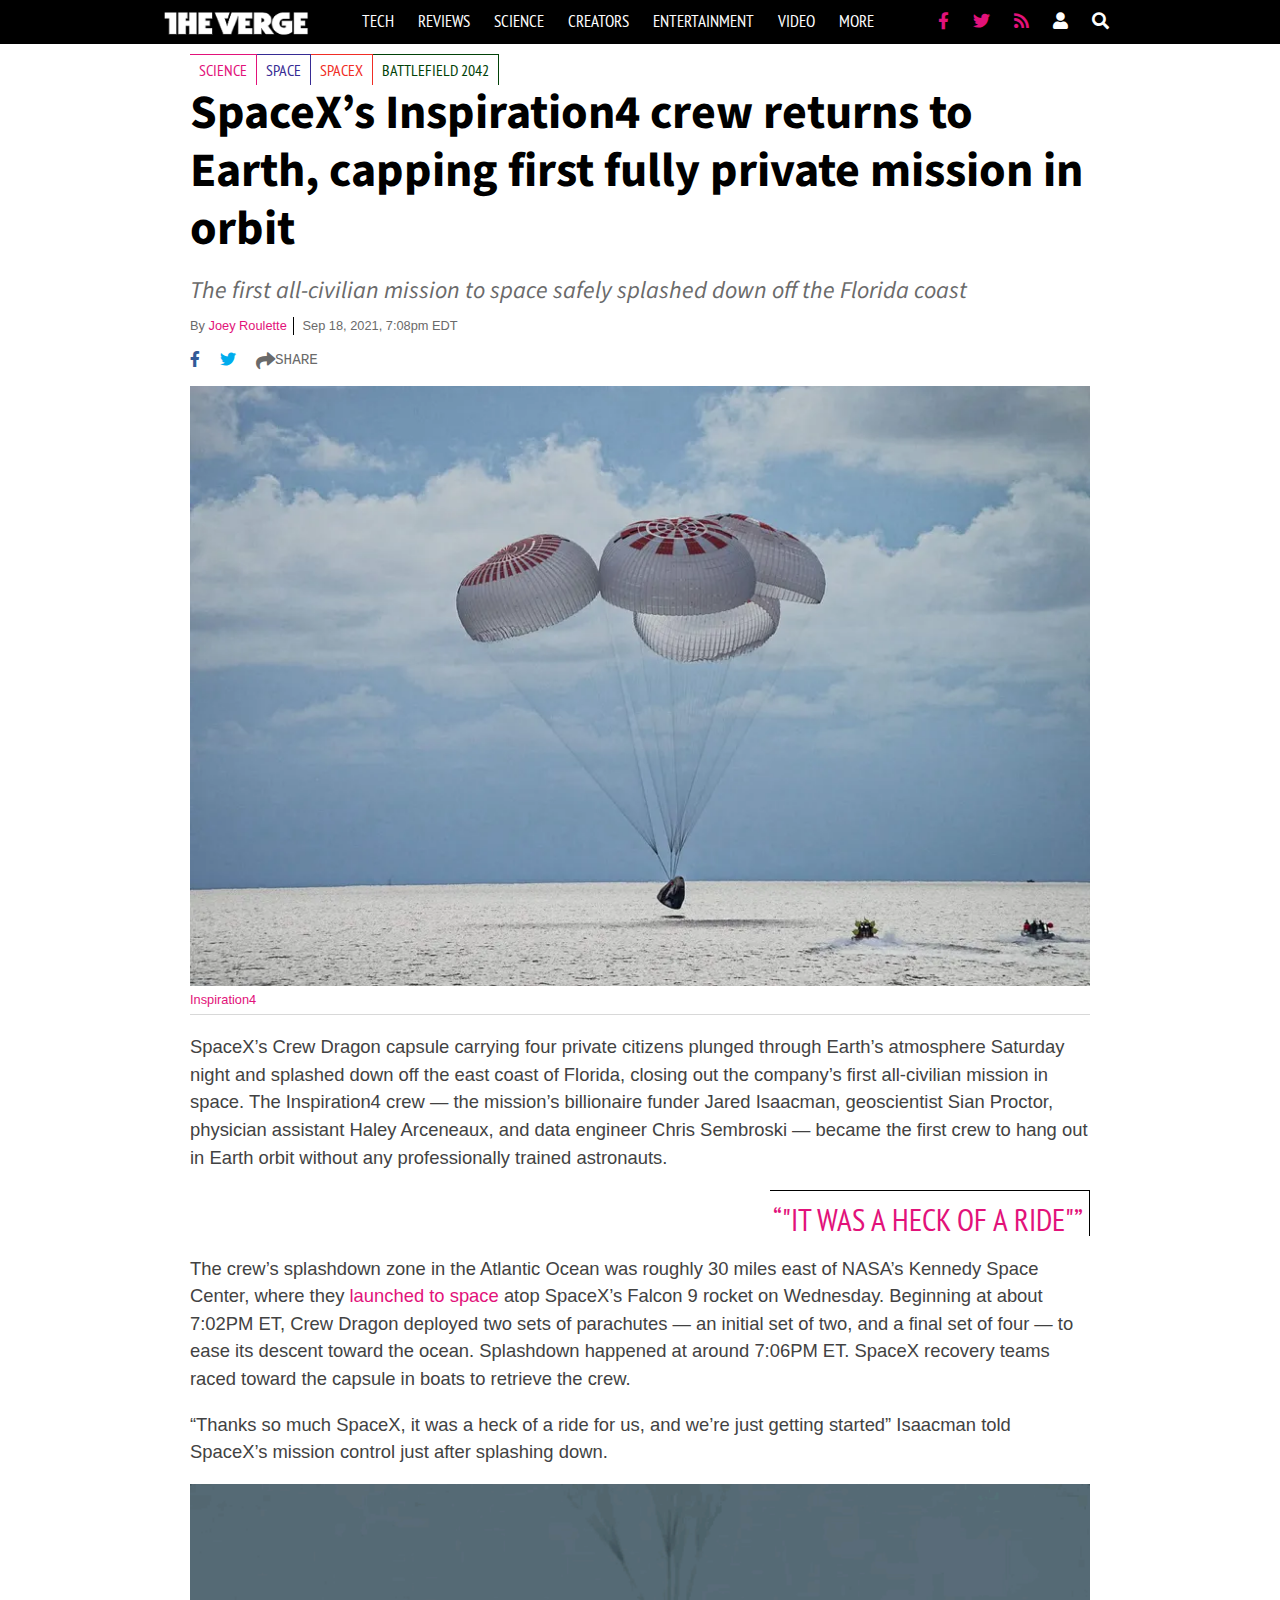
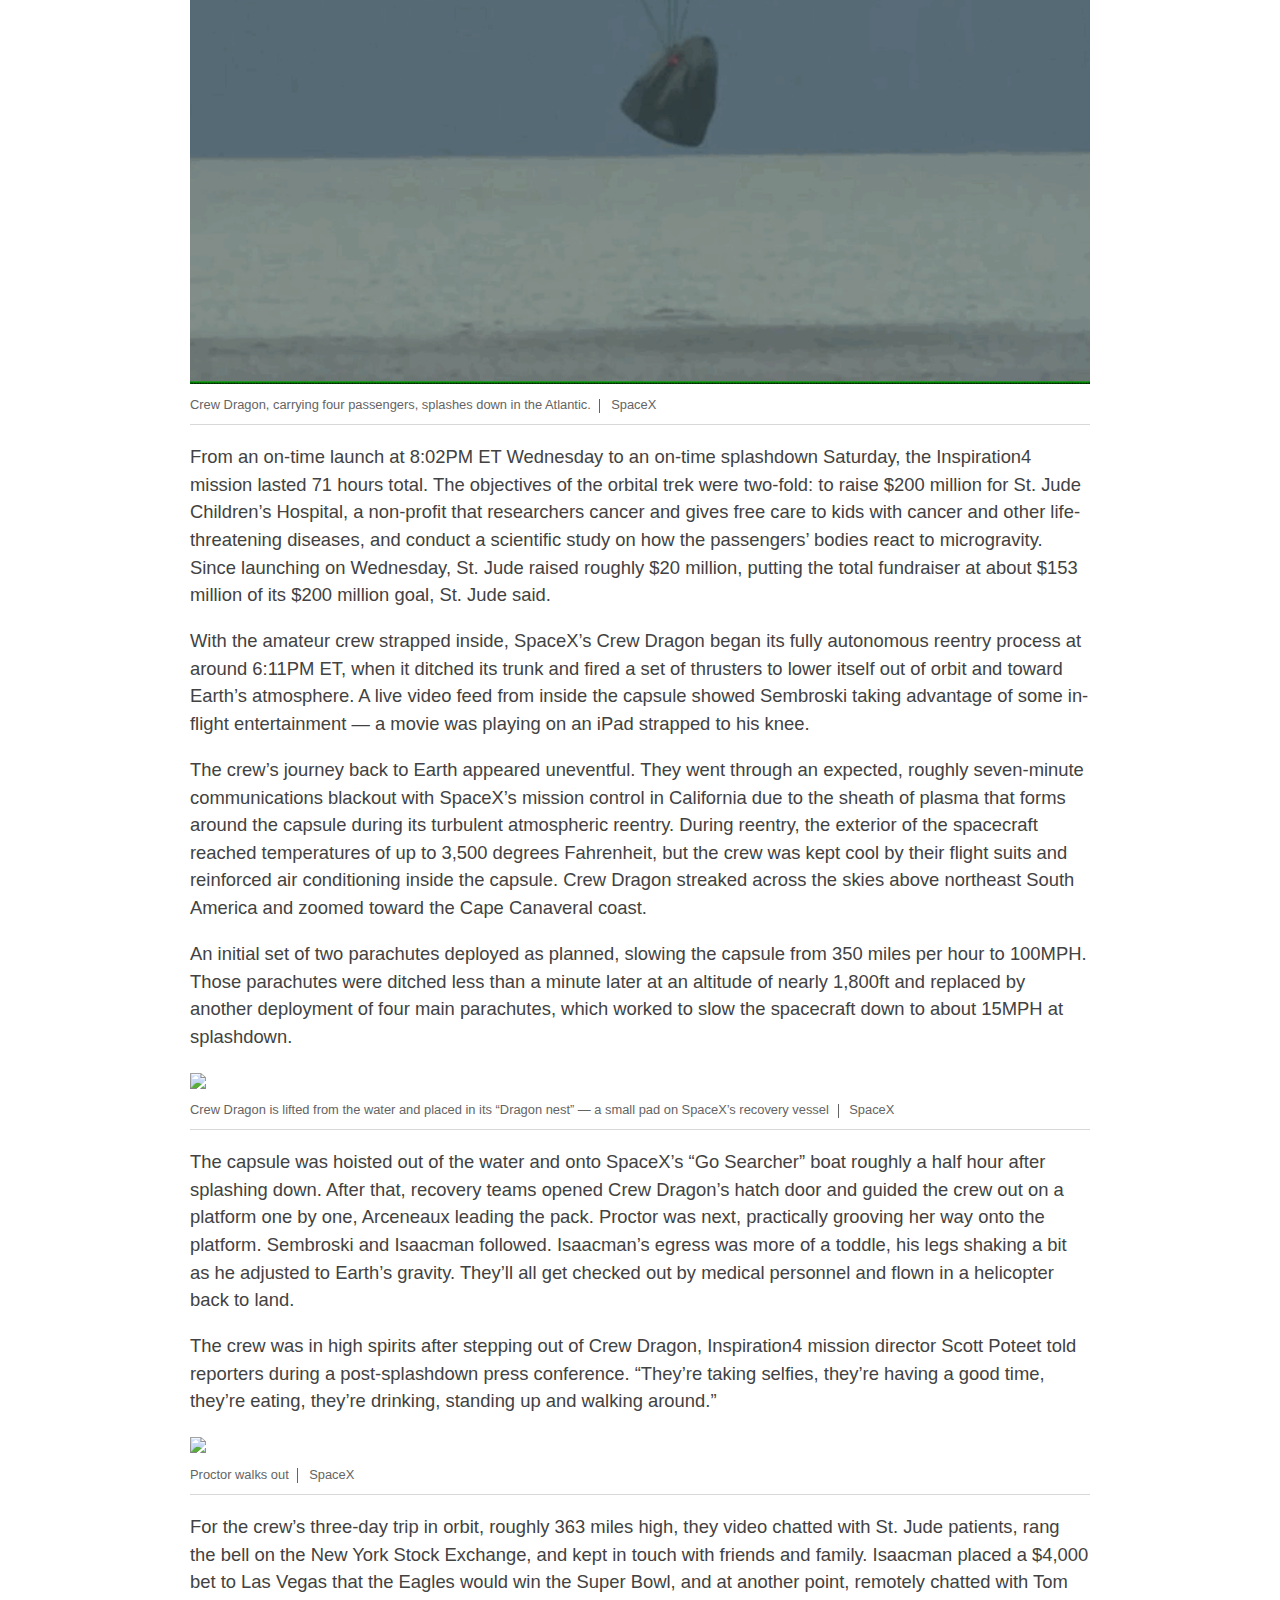
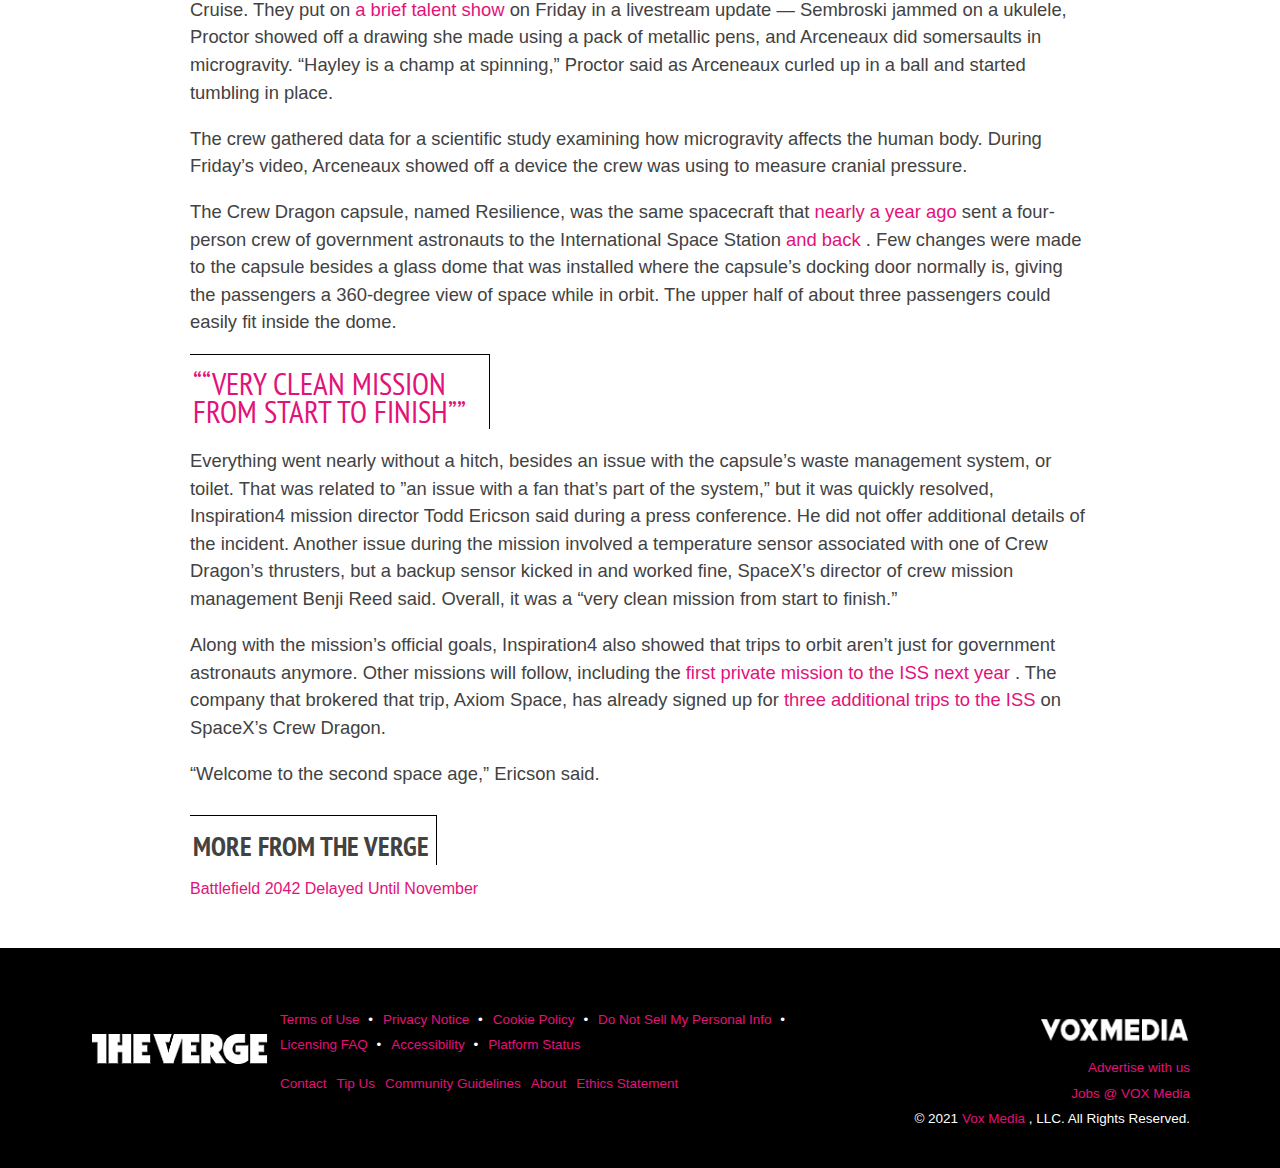
==== commit 70eca6b7: "Article week 2 done" ====
--- a/spaceX-week-02.html
+++ b/spaceX-week-02.html
@@ -62,12 +62,15 @@
       <li class="article_Main-Tab3">
         <span class="article_Main-TabText">SpaceX</span>
       </li>
+      <li class="article_Main-Tab4 ">
+        <span class="article_Main-TabText"><a class="article_Main-TabA" href="https://www.ign.com/games/battlefield-2042">Battlefield 2042</a></span>
+      </li>
     </ul>
     <h1>SpaceX’s Inspiration4 crew returns to Earth, capping first fully private mission in orbit</h1>
     <h2>The first all-civilian mission to space safely splashed down off the Florida coast</h2>
     <div class="credits">
       <span class="credits_Text">By 
-        <a href="https://www.theverge.com/users/JoeyRoulette">Joey Roulette</a>
+        <a class="credits_Links" href="https://www.theverge.com/users/JoeyRoulette">Joey Roulette</a>
       </span>
       <span class="divider_Vertical"></span>
       <span class="credits_Text">Sep 18, 2021, 7:08pm EDT</span>
@@ -77,10 +80,10 @@
       <li><a href="https://twitter.com/verge"><i class="fab fa-twitter social_Media-Twitter"></i></a></li>
       <li><a href="#" class="social_Media-Share"><i class="fas fa-share social_Media-Share"></i>Share </a></li>
     </ul>
-    <div class="main">
+    <div>
       <img class="images" src="./assets/img/d68946e2_535a_4075_8e3d_8b5f8c249199_image001.10.png" /> 
       <figcaption>
-        <a class="figcaption_Links" href="https://inspiration4.com/press/kennedy-space-center-fl-september-18-2021--after">
+        <a class="figcaption_Link-Red" href="https://inspiration4.com/press/kennedy-space-center-fl-september-18-2021--after">
           Inspiration4
         </a>
       </figcaption>
@@ -92,9 +95,9 @@
           physician assistant Haley Arceneaux, and data engineer Chris Sembroski — became the first crew to hang out
           in Earth orbit without any professionally trained astronauts.
         </p>
-        <div class="quote_Right">
+        <div class="article_Quote-Right">
           <aside>
-            <q>""It was a hell of a ride""</q>
+            <q>"It was a heck of a ride"</q>
           </aside>
         </div>
         <p>
@@ -113,7 +116,7 @@
           SpaceX’s mission control just after splashing down.
         </p>
         <img class="images" src="./assets/img/Sep_18_2021_19_12_46.gif"/>
-        <figcaption>
+        <figcaption class="figcaption_Normal-Text">
           Crew Dragon, carrying four passengers, splashes down in the Atlantic.
           <span class="divider_Vertical"></span>
           SpaceX
@@ -151,7 +154,7 @@
           spacecraft down to about 15MPH at splashdown.
         </p>
         <img class="images" src="./assets/img/Sep_18_2021_19_39_46.gif"/>
-        <figcaption>
+        <figcaption class="figcaption_Normal-Text">
           Crew Dragon is lifted from the water and placed in its “Dragon nest” — a small pad on SpaceX’s recovery vessel
           <span class="divider_Vertical"></span>
           SpaceX
@@ -171,7 +174,7 @@
           they’re eating, they’re drinking, standing up and walking around.”
         </p>
         <img class="images" src="./assets/img/Sep_18_2021_20_05_50.gif"/>
-        <figcaption>
+        <figcaption class="figcaption_Normal-Text">
           Proctor walks out 
           <span class="divider_Vertical"></span>
           SpaceX
@@ -206,7 +209,7 @@
           door normally is, giving the passengers a 360-degree view of space while in orbit. The upper half of about 
           three passengers could easily fit inside the dome.
         </p>
-        <div class="quote_Left">
+        <div class="article_Quote-Left">
           <aside>
             <q>“Very clean mission from start to finish”</q>
           </aside>
@@ -233,78 +236,69 @@
         </p>
         <p>“Welcome to the second space age,” Ericson said.</p>
       </section>
-      <div class="releted_List">
         <h3 class="releted_Heading">More from The Verge</h3>
-        <ul>
-          <li>
-            <a href="https://www.theverge.com/22684237/fuck-you-pay-me-lindsey-lee-lugrin-decoder-interview">
-              How Fuck You Pay Me is empowering creators
-            </a>
-          </li>
-          <li>
-            <a href="https://www.theverge.com/2021/9/18/22681185/spacex-ceo-elon-musk-starlink-internet-service-leaving-beta-october">
-              SpaceX CEO Elon Musk says Starlink internet service leaving beta in October
-            </a>
-          </li>
-          <li>
-            <a href="https://www.theverge.com/2021/9/17/22680152/spacex-inspiration4-first-private-crew-update-in-orbit">
-              SpaceX’s first private crew shows what they’ve been up to in orbit
-            </a>
-          </li>
-          <li>
-            <a href="https://www.theverge.com/2021/9/17/22679895/florida-man-hollywood-studios-skips-lines-disney-employee-ipad-app">
-              Florida man used Disney employee iPad to magically skip lines
-            </a>
-          </li>
-          <li>
-            <a href="https://www.theverge.com/2021/9/17/22678603/iphone-13-notch-2021-face-id-touch-id">
-              The iPhone’s notch: should it stay or should it go?
-            </a>
-          </li>
-          <li>
-            <a href="https://www.theverge.com/2021/9/16/22677793/opensea-product-chief-resign-nft-insider-trading-accusations">
-              OpenSea’s product chief is out after insider NFT flipping accusations
-            </a>
-          </li>
-      </ul>
-      <footer>
-        <a class="TODO logoFooter">
-          <img src="LOGOVERGE.JPG" />
+        <a class="links_Text releted_Link" href="./index.html">
+          Battlefield 2042 Delayed Until November
         </a>
-        <navbar>
-          <ul>
-            <li><a href="https://www.voxmedia.com/legal/terms-of-use">Terms of Use</a></li>
-            <li><a href="https://www.voxmedia.com/legal/privacy-notice">Privacy Notice</a></li>
-            <li><a href="https://www.voxmedia.com/legal/cookie-policy">Cookie Policy</a></li>
-            <li><a href="https://www.theverge.com/contact#donotsell">Do Not Sell My Personal Info</a></li>
-            <li><a href="https://www.voxmedia.com/pages/licensing">Licensing FAQ</a></li>
-            <li><a href="https://www.voxmedia.com/legal/accessibility">Accessibility</a></li>
-            <li><a href="https://status.voxmedia.com/">Platform Status</a></li>
-          </ul>
-          <ul>
-            <li><a href="https://www.theverge.com/contact-the-verge">Contact</a></li>
-            <li><a href="https://www.theverge.com/a/tip-us-secure-contact-email">Tip Us</a></li>
-            <li><a href="https://www.theverge.com/community-guidelines">Community Guidelines</a></li>
-            <li><a href="https://www.theverge.com/about-the-verge">About</a></li>
-            <li><a href="https://www.theverge.com/ethics-statement">Ethics Statement</a></li>
-          </ul>
-          <div class="footer_Right">
-            <img src="LOGOVOXMEDIA.JPG" />
-            <ul>
-              <li><a href="https://corp.voxmedia.com/vox-creative/">Advertise with us</a></li>
-              <li><a href="https://www.voxmedia.com/pages/careers-jobs">Jobs @ VOX Media</a></li>
-              <p>
+      </div>
+    </article>
+      <footer class="footer_Main">
+        <div class="footer_Wrapper">
+          <a class="footer_Vox" href="https://www.theverge.com/">
+            <img src="./assets/img/headerTheVerge.png" />
+          </a>
+          <navbar class="footer_Center">
+            <ul class="footer_Main-List">
+              <li>
+                <a class="footer_Links" href="https://www.voxmedia.com/legal/terms-of-use">Terms of Use</a>
+                <span class="footer_Main-Span">•</span>
+              </li>
+              <li>
+                <a class="footer_Links" href="https://www.voxmedia.com/legal/privacy-notice">Privacy Notice</a>
+                <span class="footer_Main-Span">•</span>
+              </li>
+              <li>
+                <a class="footer_Links" href="https://www.voxmedia.com/legal/cookie-policy">Cookie Policy</a>
+                <span class="footer_Main-Span">•</span>
+              </li>
+              <li>
+                <a class="footer_Links" href="https://www.theverge.com/contact#donotsell">Do Not Sell My Personal Info</a>
+                <span class="footer_Main-Span">•</span>
+              </li>
+              <li>
+                <a class="footer_Links" href="https://www.voxmedia.com/pages/licensing">Licensing FAQ</a>
+                <span class="footer_Main-Span">•</span>
+              </li>
+              <li>
+                <a class="footer_Links" href="https://www.voxmedia.com/legal/accessibility">Accessibility</a>
+                <span class="footer_Main-Span">•</span>
+              </li>
+              <li>
+                <a class="footer_Links" href="https://status.voxmedia.com/">Platform Status</a>
+
+              </li>
+            </ul>
+            <ul class="footer_Main-List">
+              <li><a class="footer_Links" href="https://www.theverge.com/contact-the-verge">Contact</a></li>
+              <li><a class="footer_Links" href="https://www.theverge.com/a/tip-us-secure-contact-email">Tip Us</a></li>
+              <li><a class="footer_Links" href="https://www.theverge.com/community-guidelines">Community Guidelines</a></li>
+              <li><a class="footer_Links" href="https://www.theverge.com/about-the-verge">About</a></li>
+              <li><a class="footer_Links" href="https://www.theverge.com/ethics-statement">Ethics Statement</a></li>
+            </ul>
+          </navbar>
+          <aside class="footer_Right">
+            <a href="https://www.voxmedia.com/"><img class="footer_Vox" src="./assets/img/VoxMediaLogo.png" /></a>
+            <ul class="footer_List_Right">
+              <li class=""><a class="footer_Links" href="https://corp.voxmedia.com/vox-creative/">Advertise with us</a></li>
+              <li><a class="footer_Links" href="https://www.voxmedia.com/pages/careers-jobs">Jobs @ VOX Media</a></li>
+              <span>
                 © 2021
-                <a href="https://corp.voxmedia.com/">Vox Media</a>
+                <a class="footer_Links" href="https://corp.voxmedia.com/">Vox Media</a>
                 , LLC. All Rights Reserved.
-              </p>
+              </span>
             </ul>
-          </div>
-          
-        </navbar>
+          </aside>
+        </div>
       </footer>
-      </div>
-    </div>
-  </article>
 </body>
 </html>--- a/styles.css
+++ b/styles.css
@@ -86,6 +86,17 @@
   border-right: 1px solid #f02d25;
 }
 
+.article_Main-Tab4{
+  padding: 6px 3px;
+  border-top: 1px solid #024208;
+  border-right: 1px solid #024208;
+}
+
+.article_Main-TabA {
+  text-decoration: none;
+  color: #024208;
+}
+
 .article_Main-TabText{
   padding: 6px;
 }
@@ -103,7 +114,6 @@
   line-height: 1.2;
   text-transform: none;
   margin-bottom: .6rem;
-  /*font-size: calc(1em * 1.250 * 1.250 * 1.250 * 1.250);*/
   font-size: 3em;
   margin-top: 0px;
 }
@@ -135,6 +145,11 @@
   font-size: 0.8em;
 }
 
+.credits_Links {
+  color: #e2127A;
+  text-decoration: none;
+}
+
 .images {
   width: 100%;
   height: auto;
@@ -153,6 +168,7 @@
 .social_Media{
   display: flex;
   flex-direction: row;
+  align-items: center;
   list-style-type: none;
   margin: 0;
   padding: 0;
@@ -173,6 +189,8 @@
 }
 
 .social_Media-Share{
+  display: flex;
+  align-items: center;
   color:#6A6A6A;
   text-decoration: none;
   text-transform: uppercase;
@@ -181,11 +199,25 @@
 }
 
 
-.figcaption_Links {
+.figcaption_Link-Red {
   font-family: Helvetica, sans-serif;
   font-size: 0.8em;
   color: #e2127A;
   text-decoration: none;
+}
+
+figcaption {
+  padding-bottom: 5px;
+  border-bottom: 1px solid rgba(88, 85, 85, 0.233);
+
+}
+
+.figcaption_Normal-Text {
+  font-family: Helvetica, sans-serif;
+  font-size: 0.7em;
+  color: #646464;
+  text-decoration: none;
+
 }
 
 .body_Article-Text{
@@ -196,29 +228,130 @@
   line-height: 1.5em;
 }
 
-.releted_Heading {
-  padding: 6px 3px;
-  color: #000;
+.article_Quote-Right{
+  margin-left: 580px;
+  padding: 15px 3px 3px 3px;
+  margin-bottom: 15px;
+  color: #e2127A;
   border-top: 1px solid #000;
   border-right: 1px solid #000;
   font-family: 'PT Sans Narrow', sans-serif;
-  text-transform: uppercase;
-}
-
-
-
-.links_Text{
-  text-decoration: none;
-  color: #e2127A;
-}
-
-.links_Text:visited {
-  text-decoration: none;
-  color: #e2127A;
-}
-
-footer {
+  font-size: 1.7em;
+  text-transform: uppercase;
+}
+
+.article_Quote-Left{
+  margin-right: 600px;
+  padding: 15px 3px 3px 3px;
+  margin-bottom: 15px;
+  color: #e2127A;
+  border-top: 1px solid #000;
+  border-right: 1px solid #000;
+  font-family: 'PT Sans Narrow', sans-serif;
+  font-size: 1.7em;
+  text-transform: uppercase;
+}
+
+.links_Text, :visited{
+  text-decoration: none;
+  color: #e2127A;
+}
+
+.releted_Heading {
+  width: 240px;
+  padding: 15px 3px 3px 3px;
+  margin-bottom: 15px;
+  color: #424242;
+  border-top: 1px solid #000;
+  border-right: 1px solid #000;
+  font-family: 'PT Sans Narrow', sans-serif;
+  font-size: 1.7em;
+  text-transform: uppercase;
+}
+
+.releted_Link {
+  font-family: Helvetica, sans-serif;
+}
+
+
+
+
+
+.footer_Main {
+  width: 100%;
+  height: 220px;
+  margin-top: 50px;
   background-color: black;
-  color: #e2127A;
-  text-decoration: none;
+  color: #FFF;
+  font-family: Helvetica, sans-serif;
+  font-size: 13.5px;
+  text-decoration: none;
+}
+
+.footer_Wrapper {
+  width: 100%;
+  display: flex;
+  flex-direction: row;
+  justify-content: center;
+  align-items: center;
+  margin-top: 20px;
+}
+
+.footer_Center{
+  align-items: center;
+  width: 600px;
+  padding-top: 25px;
+}
+
+
+.footer_Main-List {
+  display: flex;
+  flex-direction: row;
+  flex-wrap: wrap;
+  list-style-type: none;
+  
+}
+
+.footer_Main-List > li {
+  padding-right: 10px;
+  padding-bottom: 10px;
+}
+
+.footer_Main-Span {
+  padding-left: 5px;
+}
+
+.footer_Links {
+  color: #e2127A;
+  text-decoration: none;
+  
+}
+
+.footer_Right {
+display: flex;
+width: 350px;
+flex-direction: column;
+justify-content: right;
+align-items: flex-end;
+margin-top: 70px;
+}
+
+.footer_List_Right {
+  
+  display: flex;
+  flex-direction: column;
+  justify-content: right;
+  align-items: flex-end;
+}
+
+.footer_List_Right > li{
+  display: flex;
+  flex-direction: column;
+  list-style-type: none;
+  padding-bottom: 10px;
+}
+
+.footer_Vox {
+  height: 25px;
+  width: 150px;
 }